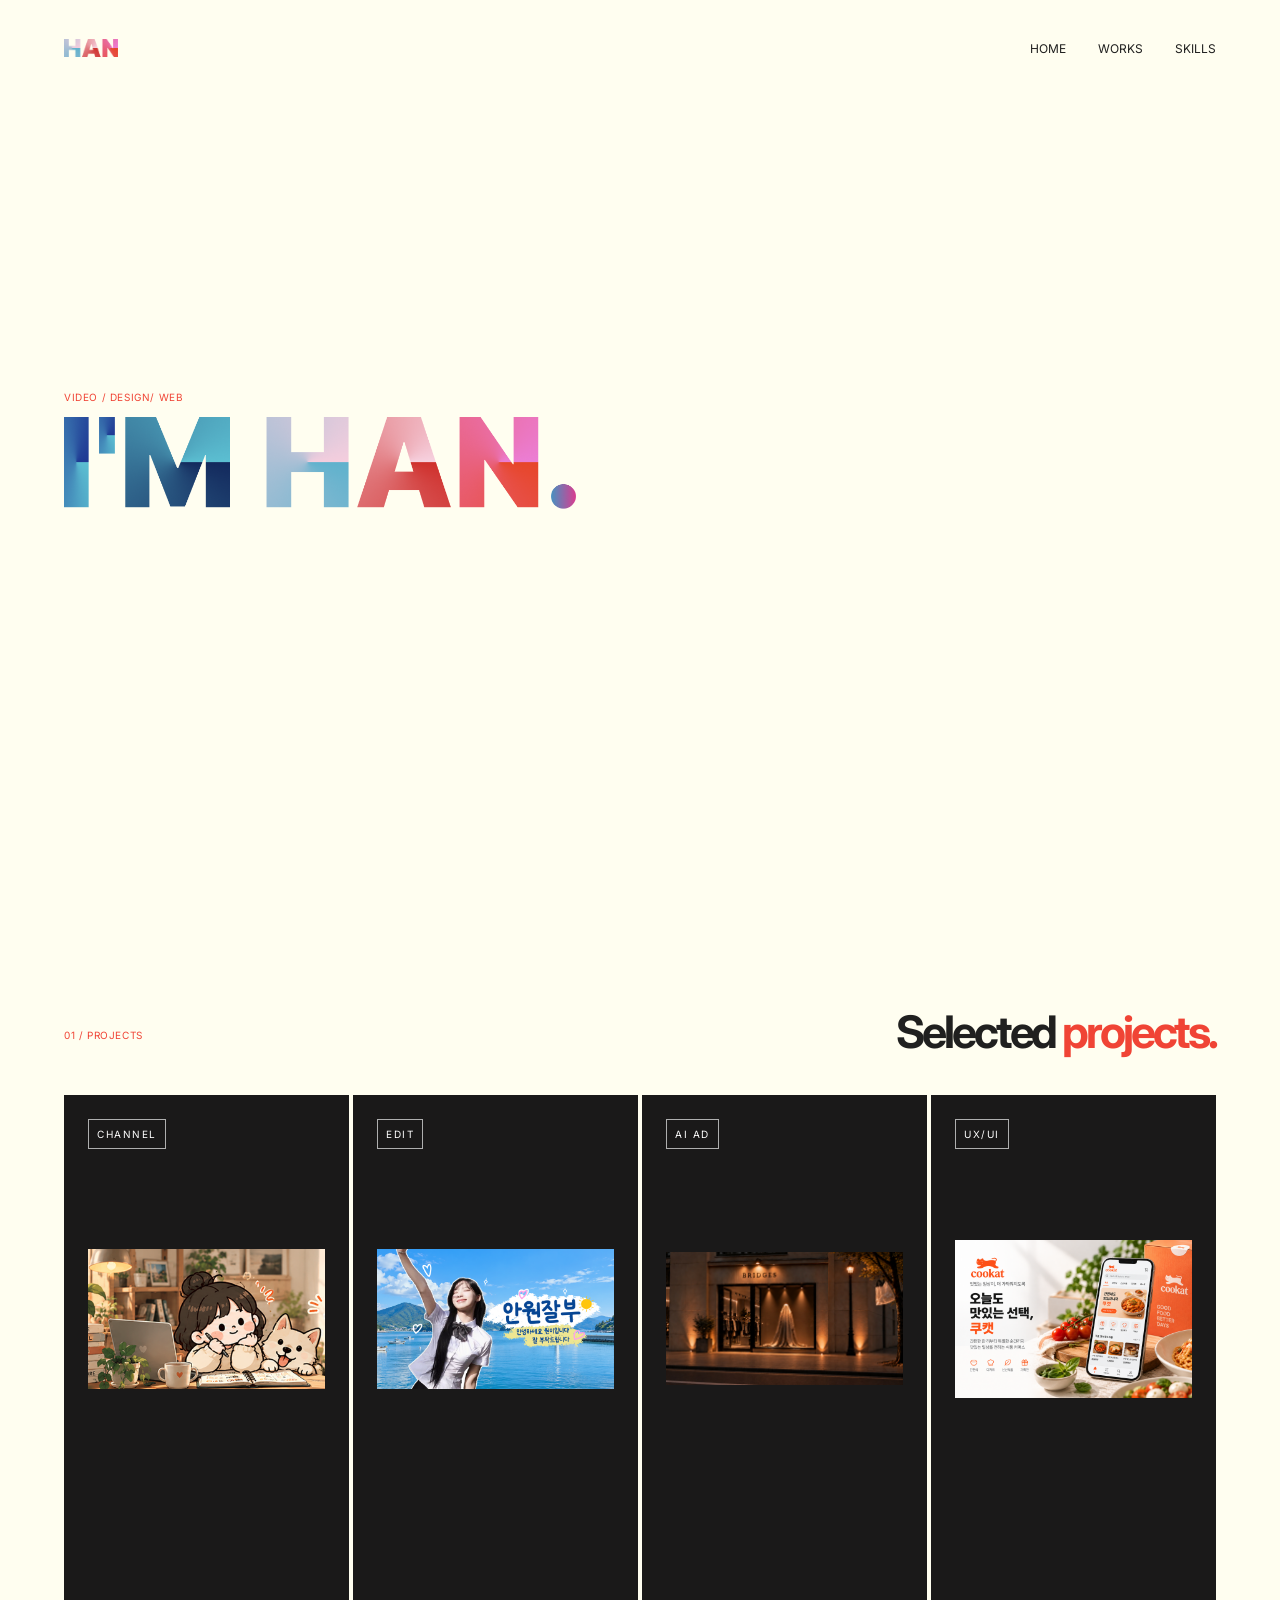
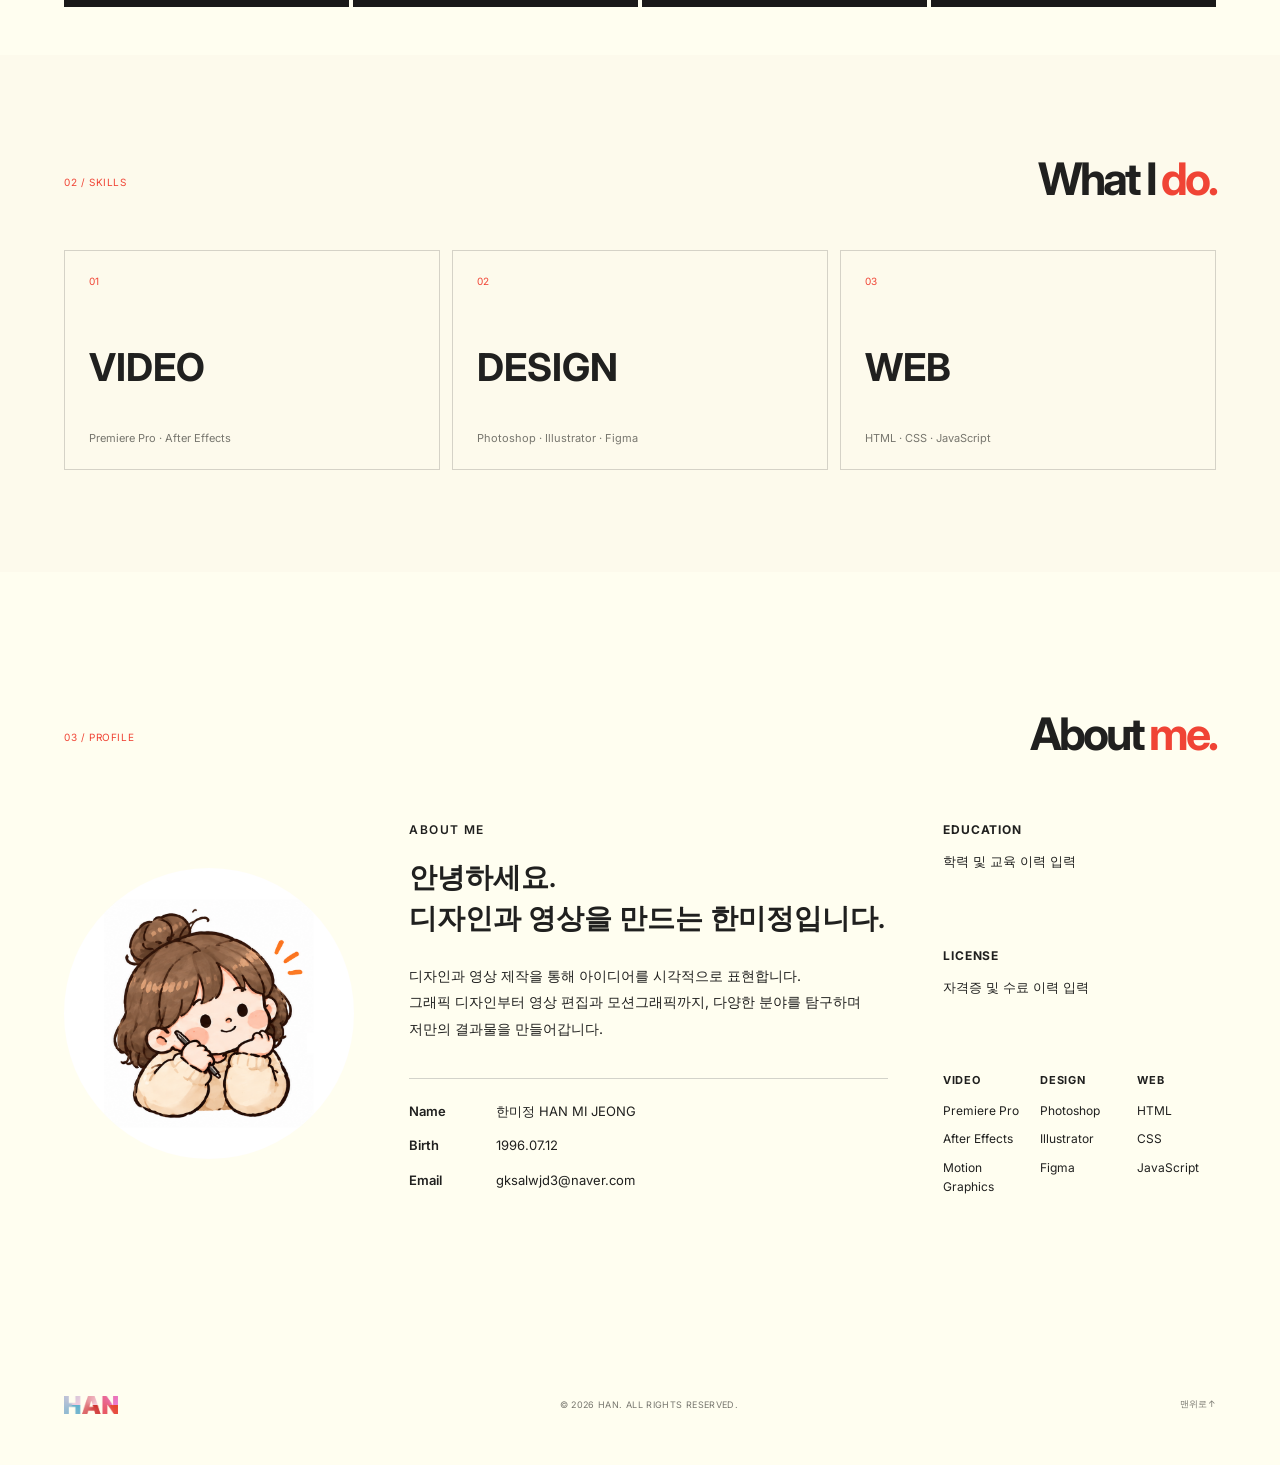
==== index.html @ 057d9f09 "Start Project" ====
<!doctype html>
<html lang="ko">
<head>
  <meta charset="utf-8">
  <meta name="viewport" content="width=device-width, initial-scale=1">
  <meta name="description" content="한씨의 디자인·영상·웹 포트폴리오">
  <title>HAN. — Portfolio</title>
  <link rel="stylesheet" href="style.css">
</head>
<body>
  <header class="site-header">
    <a class="wordmark" href="#top" aria-label="홈으로">
     <img src="images/LOGO_HD.png" alt="HAN.">
    </a>
    <button class="menu-toggle" aria-label="메뉴 열기" aria-expanded="false" aria-controls="site-nav">
      <span></span><span></span>
    </button>
    <nav class="site-nav" id="site-nav" aria-label="주 메뉴">
      <a href="#top">Home</a>
      <a href="#project-gallery">Works</a>
      <a href="#skills">Skills</a>
    </nav>
  </header>

  <main>
    <section class="hero section" id="top" aria-labelledby="hero-title">
      <div class="hero-copy">
        <p class="eyebrow">VIDEO / DESIGN/ WEB</p>
        <h1 class="hero-logo" id="hero-title">
          <img src="images/LOGO_HERO.png" alt="I'M HAN.">
        </h1>
      </div>
    </section>
    <section id="project-gallery" class="feature-gallery section" aria-labelledby="feature-title">
      <div class="section-heading">
        <p class="eyebrow">01 / PROJECTS</p>
        <h2 id="feature-title">Selected <span>projects.</span></h2>
      </div>
      <div class="expanding-gallery">
        <a class="gallery-panel is-active" href="project.html?project=0" data-project="0">
          <div class="panel-art art-four">
            <img src="images/project01/thumbnail_card.png" alt="유튜브 채널 기획 프로젝트">
            <span class="art-label">CHANNEL</span>
          </div>
          <div class="panel-copy"><p>01 / PROJECTS</p><h3>유튜브 채널 기획</h3><span class="view-more">VIEW MORE ↗</span></div>
        </a>
        <a class="gallery-panel" href="#project-02" data-project="1">
          <div class="panel-art art-three">
            <img src="images/project02/thumbnail_card.png" alt="영상 콘텐츠 제작 프로젝트">
            <span class="art-label">EDIT</span>
          </div>
          <div class="panel-copy"><p>02 / PROJECTS</p><h3>영상 콘텐츠 편집</h3><span class="view-more">VIEW MORE ↗</span></div>
        </a>
        <a class="gallery-panel" href="#project-03" data-project="2">
          <div class="panel-art art-one">
            <img src="images/project03/project03_thumbnail.jpg" alt="환경부 분리배출 광고 프로젝트">
            <span class="art-label">AI AD</span>
          </div>
          <div class="panel-copy"><p>03 / PROJECTS</p><h3>AI 광고 모작</h3><span class="view-more">VIEW MORE ↗</span></div>
        </a>
        <a class="gallery-panel" href="#project-04" data-project="3">
          <div class="panel-art art-two">
            <img src="images/project04/project02_thumbnail.png" alt="쿠캣 커머스 UX/UI 프로젝트">
            <span class="art-label">UX/UI</span>
          </div>
          <div class="panel-copy"><p>04 / PROJECTS</p><h3>푸드 커머스 UX</h3><span class="view-more">VIEW MORE ↗</span></div>
        </a>
      </div>
    </section>

            <!-- SKILLS 스킬 -->
    <section class="skills section" id="skills" aria-labelledby="skills-title">
      <div class="section-heading"><p class="eyebrow">02 / SKILLS</p><h2 id="skills-title">What I <span>do.</span></h2></div>
      <div class="skill-grid">
        <article class="skill-card"><span>01</span><h3>VIDEO</h3><p>Premiere Pro · After Effects</p></article>
        <article class="skill-card"><span>02</span><h3>DESIGN</h3><p>Photoshop · Illustrator · Figma</p></article>
        <article class="skill-card"><span>03</span><h3>WEB</h3><p>HTML · CSS · JavaScript</p></article>
      </div>
    </section>

        <!-- Profile_프로필 -->
    <section class="profile section" id="profile" aria-labelledby="profile-title">
      <div class="section-heading">
        <p class="eyebrow">03 / PROFILE</p>
        <h2 id="profile-title">About <span>me.</span></h2>
      </div>
      <div class="profile-grid">
        <div class="profile-photo">
          <img src="images/profile.png" alt="프로필 사진">
        </div>
        <div class="profile-intro">
          <p class="profile-label">ABOUT ME</p>
          <h3>안녕하세요.<br>디자인과 영상을 만드는 한미정입니다.</h3>
          <p class="profile-description">
            디자인과 영상 제작을 통해 아이디어를 시각적으로 표현합니다.<br>
            그래픽 디자인부터 영상 편집과 모션그래픽까지, 다양한 분야를 탐구하며 저만의 결과물을 만들어갑니다.
          </p>
          <div class="profile-contact">
            <p><strong>Name</strong><span>한미정 HAN MI JEONG</span></p>
            <p><strong>Birth</strong><span>1996.07.12</span></p>
            <p><strong>Email</strong><span>gksalwjd3@naver.com</span></p>
          </div>
        </div>
        <div class="profile-details">
          <!-- Education -->
          <div class="profile-detail-group">
            <h3>EDUCATION</h3>
            <p>학력 및 교육 이력 입력</p>
          </div>
          <!-- License -->
          <div class="profile-detail-group">
            <h3>LICENSE</h3>
            <p>자격증 및 수료 이력 입력</p>
          </div>
                    <!-- Skills -->
          <div class="profile-skills-row">
            <div class="profile-detail-group">
              <h3>VIDEO</h3>
              <p>Premiere Pro</p>
              <p>After Effects</p>
              <p>Motion Graphics</p>
            </div>
            <div class="profile-detail-group">
              <h3>DESIGN</h3>
              <p>Photoshop</p>
              <p>Illustrator</p>
              <p>Figma</p>
            </div>
            <div class="profile-detail-group">
              <h3>WEB</h3>
              <p>HTML</p>
              <p>CSS</p>
              <p>JavaScript</p>
            </div>
          </div>
        </div>
      </div>
    </section>
  </main>

  <footer class="site-footer">
    <a class="wordmark" href="#top" aria-label="홈으로">
     <img src="images/LOGO_HD.png" alt="HAN.">
    </a>
    <p>© 2026 HAN. ALL RIGHTS RESERVED.</p>
    <a href="#top" class="back-top">맨위로↑</a>
  </footer>
  <script src="script.js"></script>
</body>
</html>
---- style.css ----
@import url('https://fonts.googleapis.com/css2?family=Inter:wght@400;500;600;700;800&display=swap');

:root {
  --paper: #fffef0;
  --ink: #20201f;
  --accent: #f04435;
  --muted: #77766e;
  --line: rgba(32, 32, 31, .18);
  --yellow: #fff9a8;
  --gutter: clamp(24px, 5vw, 96px);
}
* {
  box-sizing: border-box;
}
html {
  scroll-behavior: smooth;
  scroll-padding-top: 88px;
}
body {
  margin: 0;
  background: var(--paper);
  color: var(--ink);
  font-family: Inter, Arial, sans-serif;
}
a {
  color: inherit;
  text-decoration: none;
}
button {
  font: inherit;
}

/* 1. 헤더 영역 */
.site-header {
  height: 96px;
  padding: 0 var(--gutter);
  display: flex;
  align-items: center;
  justify-content: space-between;
  position: fixed;
  top: 0;
  left: 0;
  width: 100%;
  box-sizing: border-box;
  z-index: 10;
  background: transparent;
  transition: background-color 0.3s ease;
}
/* 스크롤했을 때 헤더 배경 */
.site-header.scrolled {
  background: #ffffe2;
}
.wordmark {
  font-weight: 800;
  letter-spacing: -.08em;
  font-size: 24px;
}
.wordmark span, h1 span, h2 span {
  color: var(--accent);
}
.site-nav {
  display: flex;
  gap: 32px;
  font-size: 12px;
  text-transform: uppercase;
}
.site-nav a, .back-link {
  transition: color .2s;
}
.site-nav a:hover, .back-link:hover {
  color: var(--accent);
}
.menu-toggle {
  display: none;
}

/* 2. 히어로 영역 */
.section {
  padding: clamp(64px, 8vw, 144px) var(--gutter);
}
.eyebrow {
  font-size: 10px;
  letter-spacing: .06em;
  text-transform: uppercase;
  color: var(--accent);
  margin: 0 0 14px;
}
.hero {
  min-height: 900px;
  display: grid;
  grid-template-columns: 1fr 1.1fr;
  align-items: center;
  gap: 6vw;
  padding-top: 80px;
  padding-bottom: 80px;
}
.hero h1 {
  font-size: clamp(64px, 9vw, 160px);
  letter-spacing: -.09em;
  line-height: .9;
  margin: 0;
}
/* 메인 영역 텍스트 배치 */
.hero-copy {
  display: flex;
  flex-direction: column;
  align-items: flex-start;
}
.hero-subtitle {
  font-size: 14px;
  margin: 24px 0 40px;
  color: var(--muted);
}
.text-link, .view-link {
  font-size: 10px;
  letter-spacing: .04em;
  border-bottom: 1px solid var(--ink);
  padding-bottom: 8px;
  display: inline-flex;
  gap: 18px;
}

.hero-visual {
  align-self: center;
}
.hero-image {
  aspect-ratio: 1.35/1;
  min-height: 300px;
}
.image-note {
  font-size: 9px;
  color: var(--muted);
  text-align: right;
}
.placeholder-image {
  background: var(--yellow);
  color: var(--accent);
  display: flex;
  align-items: center;
  justify-content: center;
  position: relative;
  overflow: hidden;
  font-size: 10px;
  letter-spacing: .06em;
}

/* 3. 프로젝트 갤러리 */
.section-heading {
  display: flex;
  justify-content: space-between;
  align-items: end;
  gap: 24px;
  margin-bottom: 40px;
}
.section-heading h2 {
  font-size: clamp(28px, 3.5vw, 52px);
  letter-spacing: -.07em;
  margin: 0;
  line-height: 1;
}
.feature-gallery {
  padding-top: 110px;
  padding-bottom: 48px;
}
.expanding-gallery {
  display: flex;
  gap: 4px;
  height: clamp(360px, 40vw, 680px);
  overflow: hidden;
}
.gallery-panel {
  position: relative;
  flex: 1;
  min-width: 0;
  overflow: hidden;
  transition: flex .55s cubic-bezier(.2, .75, .25, 1);
  background: #242321;
  color: white;
}
/* 호버하거나 키보드로 포커스했을 때만 카드 확장 */
.gallery-panel:hover, .gallery-panel:focus-visible {
  flex: 2.7;
}
.panel-art {
  position: absolute;
  inset: 0;
  display: flex;
  align-items: center;
  justify-content: flex-start;
  padding: 24px;
  transition: transform .6s;
}

/* 기본 상태: 그라데이션 없음 */
.panel-art::after {
  content: "";
  position: absolute;
  inset: 0;
  background: linear-gradient(180deg, rgba(0, 0, 0, 0.15) 0%, rgba(0, 0, 0, 0.65) 100%);
  opacity: 0;
  transition: opacity 0.5s ease;
  pointer-events: none;
}
/* 카드 영역에 호버하면 나머지 카드에 그라데이션 적용 */
.gallery-panel:hover ~ .gallery-panel .panel-art::after {
  opacity: 1;
}
/* 호버한 카드 자체는 그라데이션 제거 */
.gallery-panel:hover .panel-art::after {
  opacity: 0;
}
/* 키보드로 포커스한 경우에도 동일하게 적용 */
.gallery-panel:focus-visible ~ .gallery-panel .panel-art::after {
  opacity: 1;
}

.gallery-panel:focus-visible .panel-art::after {
  opacity: 0;
}

/* 프로젝트 카드 이미지 공통 스타일 */
.panel-art img {
  display: block;
  width: 100%;
  height: auto;
  max-width: 100%;
  max-height: 100%;
  object-fit: contain;
  position: relative;
  top: -32px;
}
.gallery-panel:hover .panel-art {
  transform: scale(1.035);
}
.art-one, .art-two, .art-three, .art-four {
  background: #1a1919;
}
.art-label {
  position: absolute;
  top: 24px;
  left: 24px;
  font-size: 10px;
  letter-spacing: .15em;
  border: 1px solid rgba(255, 255, 255, .65);
  padding: 8px;
}
.panel-copy {
  position: absolute;
  left: 24px;
  right: 24px;
  bottom: 24px;
  opacity: 0;
  transform: translateY(10px);
  transition: opacity .3s, transform .3s;
}
.gallery-panel:hover .panel-copy, .gallery-panel:focus-visible .panel-copy {
  opacity: 1;
  transform: translateY(0);
}
.panel-copy p {
  font-size: 9px;
  letter-spacing: .08em
}
.panel-copy h3 {
  font-size: clamp(18px, 2vw, 32px);
  margin: 8px 0;
}
.view-more {
  font-size: 9px;
  border-bottom: 1px solid white;
  padding-bottom: 5px;
}

/* 4. 워크 영역 */
.section-footnote {
  font-size: 9px;
  color: var(--muted);
  text-align: right;
  margin: 14px 0 0;
}
.selected-works {
  padding-top: 120px
}
.heading-note {
  max-width: 260px;
  font-size: 12px;
  line-height: 1.6;
  color: var(--muted);
}
.work-list {
  display: flex;
  flex-direction: column;
  gap: clamp(64px, 9vw, 150px);
}
.work-card {
  display: grid;
  grid-template-columns: minmax(0, 1.7fr) minmax(200px, .7fr);
  gap: clamp(24px, 5vw, 96px);
  align-items: end;
}
.work-card:nth-child(even) {
  grid-template-columns: minmax(200px, .7fr) minmax(0, 1.7fr);
}
.work-card:nth-child(even) .work-image {
  order: 2;
}
.work-image {
  aspect-ratio: 1.55/1;
  min-height: 240px;
  transition: filter .3s, transform .3s;
}
.work-image img {
  display: block;
  width: 100%;
  height: 100%;
  object-fit: cover;
  border-radius: inherit;
}
.work-image:hover {
  filter: saturate(.8);
  transform: scale(.99);
}
.work-image b {
  position: absolute;
  top: 16px;
  left: 16px;
  font-size: 12px;
  font-weight: 500;
}
.work-meta {
  padding-bottom: 8px;
}
.work-meta h3 {
  font-size: clamp(24px, 3vw, 42px);
  letter-spacing: -.06em;
  margin: 8px 0;
}
.work-meta>p:not(.eyebrow) {
  font-size: 12px;
  color: var(--muted);
  line-height: 1.6;
  margin-bottom: 28px;
}
.view-link {
  border: 0;
  padding: 0;
}
.view-link span {
  color: var(--accent);
}


/* 5. 스킬 영역 */
.skills {
  background: #fdfaec;
  /* background: #fffef0; */
}
.skills .section-heading {
  margin-bottom: 48px;
}
.skill-grid {
  display: grid;
  grid-template-columns: repeat(3, 1fr);
  gap: 12px;
}
.skill-card {
  min-height: 220px;
  border: 1px solid var(--line);
  padding: 24px;
  display: flex;
  flex-direction: column;
  align-items: flex-start;
  justify-content: space-between;
}
.skill-card>span {
  font-size: 10px;
  color: var(--accent);
}
.skill-card h3 {
  font-size: clamp(24px, 3vw, 42px);
  margin: 24px 0 8px;
}
.skill-card p {
  font-size: 11px;
  color: var(--muted);
  margin: 0;
}

/* 6. 푸터 영역 */
.site-footer {
  min-height: 120px;
  padding: 24px var(--gutter);
  display: flex;
  align-items: center;
  justify-content: space-between;
  gap: 20px;
}
.site-footer p, .back-top {
  font-size: 9px;
  color: var(--muted);
  letter-spacing: .04em;
}

/* PC 디테일 프로젝트 페이지 */
/* 1. 히어로 영역 */
.project-page .site-header {
  height: 80px;
}
/* 홈 링크 아이콘 */
.back-link {
  display: inline-flex;
  align-items: center;
  justify-content: center;
  gap: 6px;
  text-decoration: none;
  line-height: 1;
  font-size: 14px;
}
.back-link i {
  font-size: 14px;
  line-height: 1;
}
.back-link span {
display: inline-block;
line-height: 1;
}

.project-hero {
  padding-top: 90px;
}
.project-hero h1 {
  font-size: clamp(44px, 8vw, 112px);
  letter-spacing: -.08em;
  margin: 0 0 24px;
}
.project-hero>p:not(.eyebrow) {
  font-size: 13px;
  color: var(--muted);
  line-height: 1.7;
  max-width: 540px;
}
/* .project-video {
  margin-top: 56px;
  aspect-ratio: 16/9;
  background: #20201f;
  color: white;
}
.play-button {
  position: absolute;
  left: 50%;
  top: 50%;
  transform: translate(-50%, -50%);
  width: 54px;
  height: 54px;
  border: 1px solid white;
  border-radius: 50%;
  background: transparent;
  color: white;
  cursor: pointer;
} */

/* 2. 오보뷰 영역 */
.project-overview {
  background: #f4f0df;
}
.project-overview h2, .project-final h2 {
  font-size: clamp(28px, 4vw, 56px);
  letter-spacing: -.06em;
  max-width: 900px;
  margin: 0 0 48px;
}
.overview-grid {
  display: grid;
  grid-template-columns: repeat(4, 1fr);
  gap: 24px;
  border-top: 1px solid var(--line);
  padding-top: 24px;
}
.overview-grid span, .overview-grid p {
  font-size: 11px;
}
.overview-grid span {
  color: var(--accent);
}

/* 3. 프로세스 영역 */
.project-process .section-heading {
  display: block;
}
.process-grid {
  display: grid;
  grid-template-columns: repeat(2, 1fr);
  gap: 24px;
}
.process-grid article {
  border: 1px solid var(--line);
  padding: 20px;
}
.process-grid article>span {
  font-size: 10px;
  color: var(--accent);
}
.process-grid h3 {
  font-size: 20px;
  margin: 12px 0 18px;
}
.process-image {
  aspect-ratio: 16/9;
  margin-bottom: 16px;
}
.process-image img {
  display: block;
  width: 100%;
  height: 100%;
  object-fit: contain;
}
.process-grid article>p {
  font-size: 12px;
  color: var(--muted);
  line-height: 1.7;
}

/* 4. 최종 비디오 영역 */
/* .project-final {
  background: #f4f0df;
}
.final-video {
  aspect-ratio: 16/9;
  background: #20201f;
  color: white;
} */

/* 5. 갤러리 영역 */
.project-gallery-detail {
  padding-bottom: 100px;
}
.detail-gallery {
  display: grid;
  grid-template-columns: repeat(3, 1fr);
  gap: 12px;
}
.detail-image {
  border: 0;
  aspect-ratio: 4/3;
  cursor: zoom-in;
}

/* 6. 네비게이션 영역 */
.project-navigation {
  display: flex;
  justify-content: space-between;
  border-top: 1px solid var(--line);
  font-size: 10px;
}
.lightbox {
  position: fixed;
  inset: 0;
  background: rgba(20, 20, 20, .96);
  z-index: 50;
  display: none;
  align-items: center;
  justify-content: center;
  padding: 64px 8vw;
}
.lightbox.is-open {
  display: flex;
}
.lightbox-content {
  width: min(100%, 1000px);
  aspect-ratio: 4/3;
  background: #e8e4d8;
  color: #20201f;
}
.lightbox-close, .lightbox-prev, .lightbox-next {
  position: absolute;
  background: transparent;
  border: 0;
  color: white;
  cursor: pointer;
  font-size: 32px;
}
.lightbox-close {
  top: 20px;
  right: 28px;
}
.lightbox-prev {
  left: 24px;
}
.lightbox-next {
  right: 24px;
}
.lightbox-count {
  position: absolute;
  bottom: 18px;
  color: white;
  font-size: 10px;
}
.project-page .section {
  padding-left: var(--gutter);
  padding-right: var(--gutter);
}

/* 모바일 디테일 프로젝트 페이지 */
@media(max-width:700px) {
  :root {
    --gutter: 24px;
  }
  .site-header {
    height: 72px;
  }
  .wordmark {
    font-size: 22px;
  }
  .menu-toggle {
    display: flex;
    width: 40px;
    height: 40px;
    border: 1px solid var(--line);
    background: transparent;
    flex-direction: column;
    justify-content: center;
    align-items: center;
    gap: 5px;
    cursor: pointer;
  }
  .menu-toggle span {
    height: 1px;
    width: 16px;
    background: var(--ink);
  }
  .site-nav {
    display: none;
    position: absolute;
    top: 72px;
    left: 0;
    right: 0;
    background: var(--paper);
    padding: 28px 24px 36px;
    flex-direction: column;
    gap: 24px;
    border-bottom: 1px solid var(--line);
  }
  .site-nav.is-open {
    display: flex;
  }

  /* 1. 모바일 히어로 영역 */
  .section {
    padding: 72px var(--gutter);
  }
  .hero {
    min-height: auto;
    display: flex;
    flex-direction: column;
    align-items: stretch;
    gap: 48px;
    padding-top: 76px;
    padding-bottom: 72px;
  }
  .hero h1 {
    font-size: clamp(60px, 17vw, 88px);
  }
  .hero-subtitle {
    margin: 18px 0 28px;
  }
  .hero-image {
    min-height: 210px;
    aspect-ratio: 1.2/1;
  }

  /*  */
  .feature-gallery {
    padding-top: 72px;
    padding-bottom: 32px;
  }
  .section-heading {
    display: block;
    margin-bottom: 28px;
  }
  .section-heading h2 {
    font-size: 40px;
  }
  .expanding-gallery {
    height: 420px;
    flex-direction: column;
    gap: 4px;
  }
  .gallery-panel {
    flex: 1;
    min-height: 0;
  }
  .gallery-panel:hover, .gallery-panel:focus-visible, .gallery-panel.is-active {
    flex: 2;
  }
  .panel-copy {
    left: 16px;
    right: 16px;
    bottom: 14px;
  }
  .panel-copy h3 {
    font-size: 18px;
  }
  .panel-art {
    padding: 14px;
  }
  .section-footnote {
    text-align: left;
  }


  .selected-works {
    padding-top: 80px;
  }
  .heading-note {
    margin-top: 18px;
  }
  .work-list {
    gap: 56px;
  }
  .work-card, .work-card:nth-child(even) {
    display: flex;
    flex-direction: column;
    align-items: stretch;
    gap: 18px;
  }
  .work-card:nth-child(even) .work-image {
    order: 0;
  }
  .work-image {
    min-height: 0;
    aspect-ratio: 1.33/1;
  }
  .work-meta h3 {
    font-size: 28px;
  }
  .work-meta>p:not(.eyebrow) {
    margin-bottom: 20px;
  }


  .skills {
    padding-top: 72px;
    padding-bottom: 72px;
  }
  .skill-grid {
    grid-template-columns: 1fr;
    gap: 8px;
  }
  .skill-card {
    min-height: 150px;
    padding: 18px;
  }
  .skill-card h3 {
    font-size: 28px;
    margin: 16px 0 8px;
  }

/* 푸터 영역 */
  .site-footer {
    min-height: 120px;
    display: grid;
    grid-template-columns: 1fr auto;
    gap: 14px;
  }
  .site-footer p {
    grid-column: 1/-1;
    grid-row: 2;
    margin: 0;
  }
  .back-top {
    grid-column: 2;
    grid-row: 1;
  }
  .project-page .site-header {
    height: 72px;
  }
  .project-hero {
    padding-top: 56px;
  }
  .project-hero h1 {
    font-size: 42px;
  }
  .project-hero>p:not(.eyebrow) {
    font-size: 12px;
  }
  .project-video {
    margin-top: 32px;
  }
  .project-overview h2, .project-final h2 {
    font-size: 28px;
    margin-bottom: 28px;
  }

  .overview-grid {
    grid-template-columns: repeat(2, 1fr);
    gap: 22px 12px;
  }
  .process-grid {
    grid-template-columns: 1fr;
    gap: 14px;
  }

  .process-grid article {
    padding: 16px;
  }
  .process-grid h3 {
    font-size: 18px;
  }
  .detail-gallery {
    grid-template-columns: repeat(2, 1fr);
    gap: 8px;
  }
  .project-navigation {
    gap: 12px;
    flex-wrap: wrap;
    font-size: 9px;
  }
  .lightbox {
    padding: 60px 24px;
  }
  .lightbox-prev {
    left: 6px;
  }
  .lightbox-next {
    right: 6px;
  }
  .lightbox-content {
    width: 100%;
  }
}

@media(prefers-reduced-motion:reduce) {
  html {
    scroll-behavior: auto;
  }
  *, *::before, *::after {
    transition-duration: .01ms !important;
    animation-duration: .01ms !important;
    animation-iteration-count: 1 !important;
  }
}


/* Header logo image */
.wordmark img {
  display: block;
  width: 54px;
  height: auto;
  object-fit: contain;
}
/* Hero logo image */
.hero-logo {
  width: 100%;
  max-width: 750px;
  margin: 0;
  line-height: 0;
}
.hero-logo img {
  display: block;
  width: 100%;
  height: auto;
  object-fit: contain;
}
/* Mobile logo sizes */
@media (max-width: 700px) {
  .wordmark img {
    width: 50px;
  }
  .hero-logo {
    max-width: 100%;
  }
}

/* Project detail cover image */
.project-cover {
  width: 100%;
  margin-top: 32px;
  overflow: hidden;
  aspect-ratio: 16 / 9;
  background: #f2f2e8;
}
.project-cover img {
  display: block;
  width: 100%;
  height: 100%;
  object-fit: contain;
}

/* Project detail video */
/* FINAL VIDEO section */
.project-final {
  padding-top: 48px;
  padding-bottom: 48px;
}
.project-final .eyebrow {
  margin-bottom: 12px;
}
.project-final h2 {
  margin-top: 0;
  margin-bottom: 28px;
}
/* Video layout */
.final-video-project {
  width: 100%;
}
.project-video-group {
  display: grid;
  width: 100%;
  gap: 24px;
  align-items: start;
}
.project-video-group--dual {
  grid-template-columns: repeat(2, minmax(0, 1fr));
}
.project-video-group--single {
  grid-template-columns: minmax(0, 1fr);
}
.project-video {
  width: 100%;
  aspect-ratio: 16 / 9;
  overflow: hidden;
  background: #000;
}
.project-video video {
  display: block;
  width: 100%;
  height: 100%;
  object-fit: contain;
}

/* Mobile */
@media (max-width: 768px) {
  .project-video-group {
    grid-template-columns: minmax(0, 1fr);
    gap: 16px;
  }
}

/* Project final UI screens */
/* .project-final-ui {
  display: grid;
  grid-template-columns: repeat(4, minmax(0, 1fr));
  gap: 20px;
  margin-top: 32px;
  align-items: start;
}
.project-ui-item {
  min-width: 0;
  text-align: center;
}
.project-ui-item img {
  display: block;
  width: 100%;
  max-width: 280px;
  max-height: 420px;
  height: auto;
  margin: 0 auto;
  object-fit: contain;
  background: #f5f5f0;
}
.project-ui-item p {
  margin-top: 12px;
  font-size: 12px;
  letter-spacing: 0.08em;
}
@media (max-width: 600px) {
  .project-final-ui {
    grid-template-columns: repeat(4, minmax(0, 1fr));
    gap: 8px;
  }
} */

/* PROFILE */
.profile {
  padding-top: 140px;
  padding-bottom: 140px;
}
.profile-grid {
  display: grid;
  grid-template-columns: 0.85fr 1.4fr 0.8fr;
  gap: 55px;
  align-items: center;
  margin-top: 65px;
}

/* Profile Photo */
.profile-photo {
  width: 100%;
  max-width: 320px;
  aspect-ratio: 1 / 1;
  overflow: hidden;
  border-radius: 50%;
  background: #e9e9e9;
}
.profile-photo img {
  display: block;
  width: 100%;
  height: 100%;
  object-fit: cover;
  object-position: center;
}

/* Profile Introduction */
.profile-label {
  margin: 0 0 20px;
  font-size: 12px;
  font-weight: 600;
  letter-spacing: 0.12em;
}
.profile-intro h3 {
  margin: 0 0 24px;
  font-size: clamp(22px, 2.2vw, 32px);
  line-height: 1.45;
  font-weight: 600;
  word-break: keep-all;
}
.profile-description {
  margin: 0;
  font-size: 14px;
  line-height: 1.9;
  word-break: keep-all;
  overflow-wrap: anywhere;
}

/* Profile Contact */
.profile-contact {
  margin-top: 35px;
  padding-top: 22px;
  border-top: 1px solid rgba(128, 128, 128, 0.35);
}
.profile-contact p {
  display: grid;
  grid-template-columns: 75px minmax(0, 1fr);
  gap: 12px;
  margin: 0 0 14px;
  font-size: 13px;
  line-height: 1.6;
}
.profile-contact strong {
  font-weight: 600;
}
.profile-contact span {
  overflow-wrap: anywhere;
}

/* Profile Details */
.profile-details {
  display: grid;
  grid-template-columns: minmax(0, 1fr);
  grid-template-rows: auto auto auto;
  align-content: space-between;
  gap: 30px;
  min-width: 0;
  height: 100%;
}
.profile-detail-group {
  min-width: 0;
}
.profile-detail-group h3 {
  margin: 0 0 14px;
  font-size: 12px;
  font-weight: 700;
  letter-spacing: 0.08em;
}
.profile-detail-group p {
  margin: 0 0 9px;
  font-size: 13px;
  line-height: 1.6;
  overflow-wrap: anywhere;
}

/* Design · Video · Web */
.profile-skills-row {
  display: grid;
  grid-template-columns: repeat(3, minmax(0, 1fr));
  gap: 18px;
  align-self: end;
  width: 100%;
  min-width: 0;
}
.profile-skills-row .profile-detail-group {
  min-width: 0;
}
.profile-skills-row .profile-detail-group h3 {
  white-space: nowrap;
  font-size: 11px;
}
.profile-skills-row .profile-detail-group p {
  font-size: 12px;
  overflow-wrap: anywhere;
}
.profile-detail-group h3 {
  margin: 0 0 14px;
  font-size: 12px;
  font-weight: 700;
  letter-spacing: 0.08em;
}
.profile-detail-group p {
  margin: 0 0 9px;
  font-size: 13px;
  line-height: 1.6;
}

/* Mobile */
@media (max-width: 768px) {
  .profile {
    padding-top: 90px;
    padding-bottom: 90px;
  }
  .profile-grid {
    grid-template-columns: 1fr;
    gap: 38px;
    margin-top: 40px;
  }
  .profile-photo {
    width: min(65%, 280px);
    margin: 0 auto;
  }
  .profile-intro h3 {
    font-size: 25px;
  }
  .profile-description {
    font-size: 13px;
  }
  .profile-contact {
    margin-top: 25px;
  }
  .profile-details {
    display: grid;
    grid-template-columns: 1fr;
    height: auto;
    gap: 30px;
  }
  .profile-skills-row {
    gap: 12px;
  }
}

@media (max-width: 400px) {
  .profile-details {
    grid-template-columns: 1fr;
  }
}
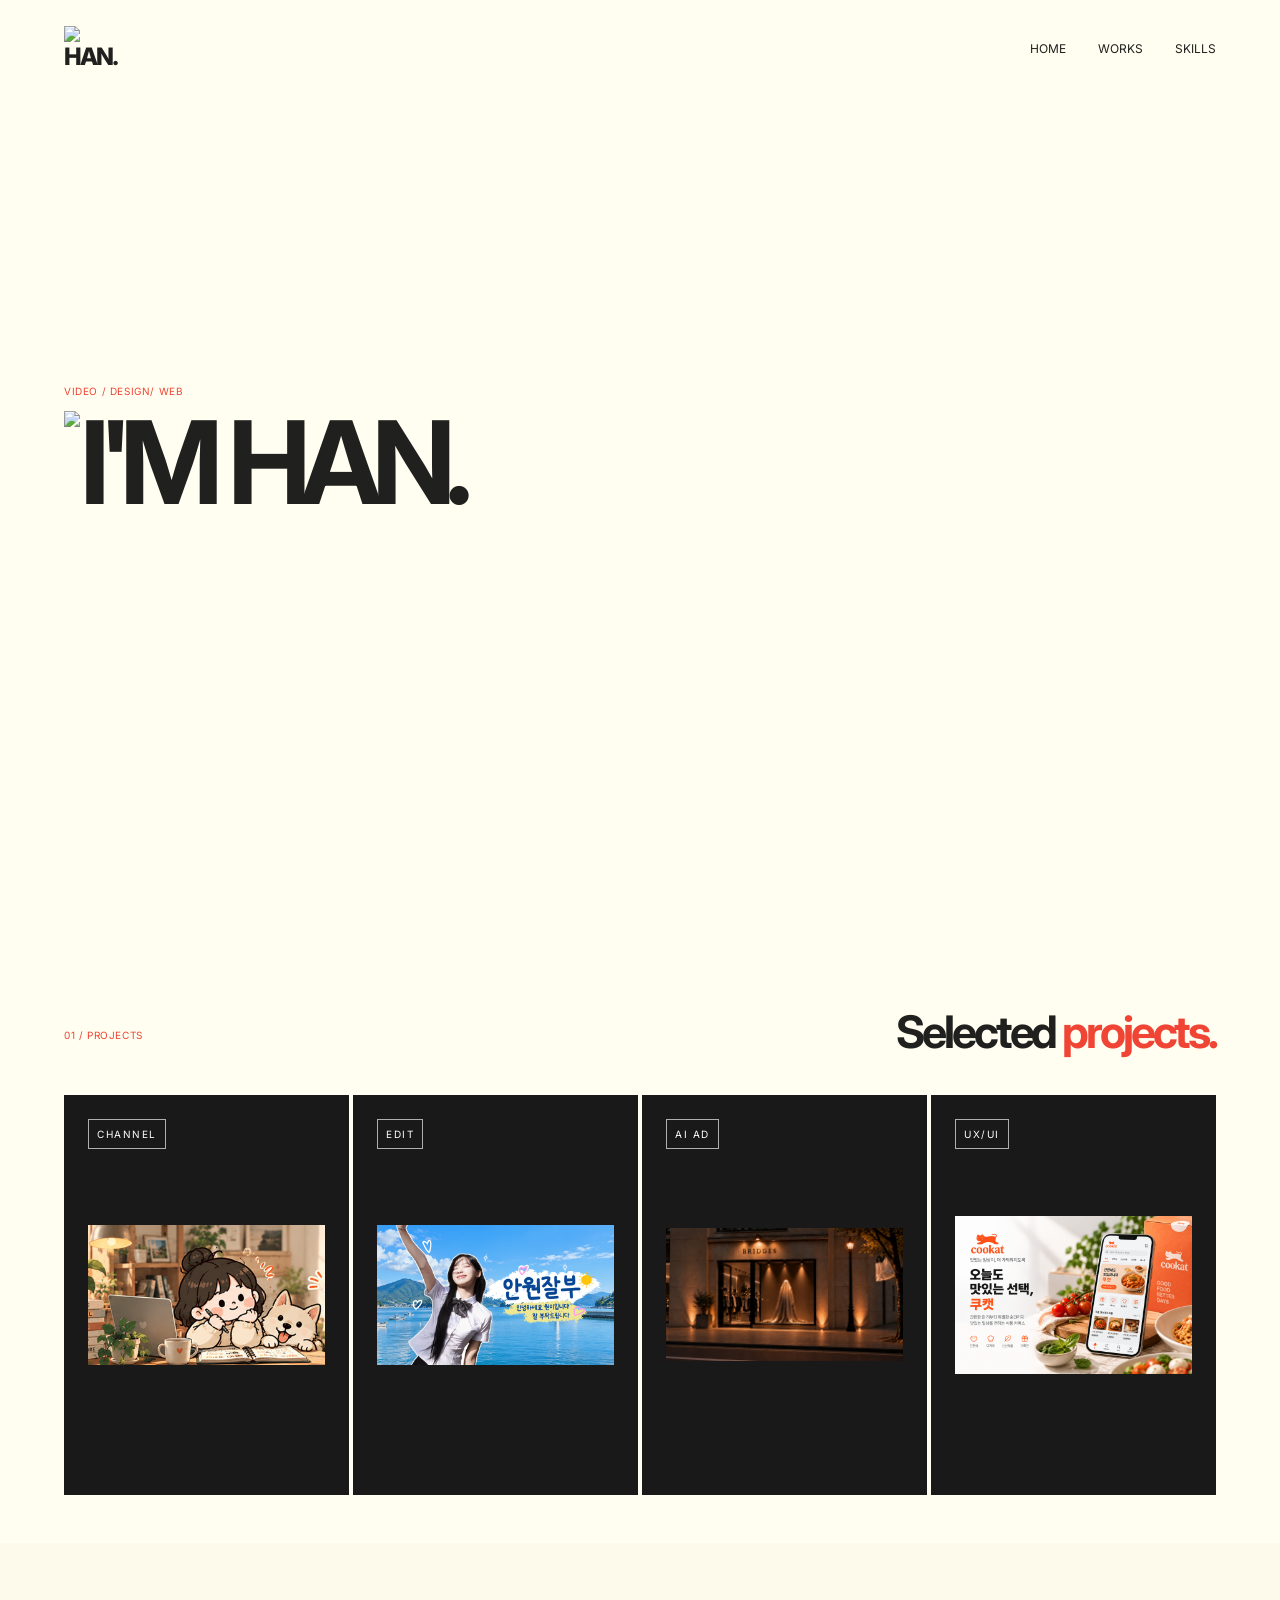
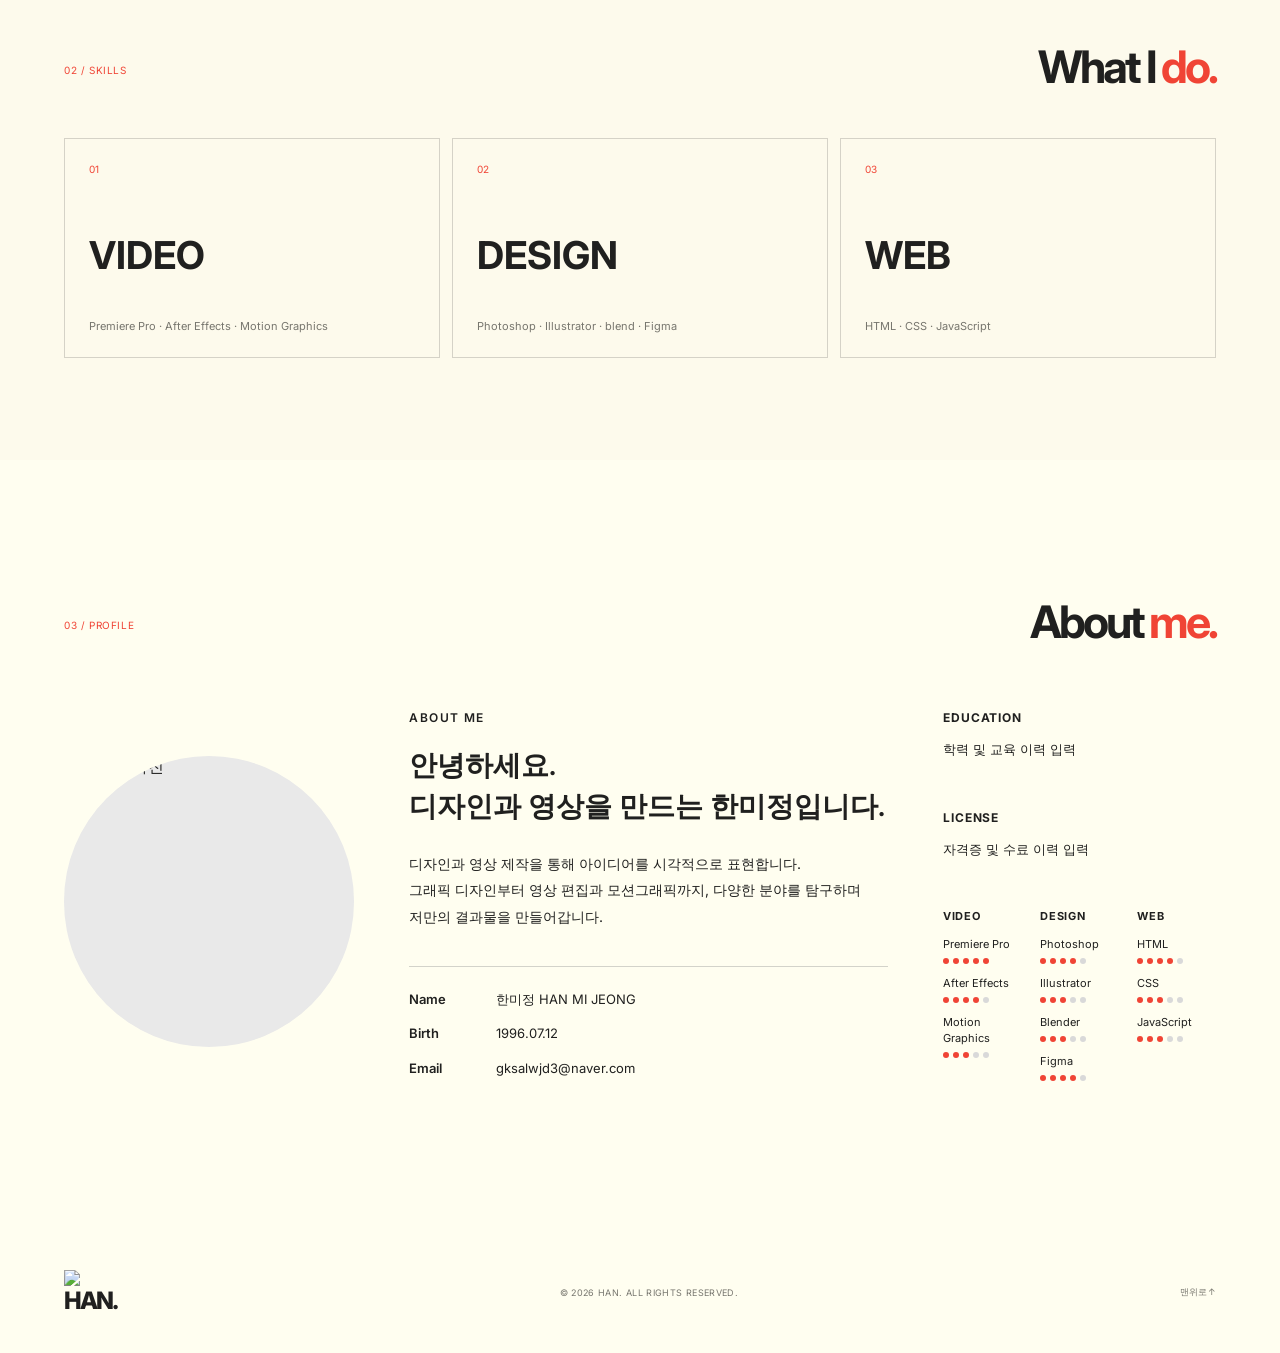
==== commit 7a7101f3: "Add files via upload" ====
--- a/index.html
+++ b/index.html
@@ -10,7 +10,7 @@
 <body>
   <header class="site-header">
     <a class="wordmark" href="#top" aria-label="홈으로">
-     <img src="images/LOGO_HD.png" alt="HAN.">
+     <img src="/LOGO_HD.png" alt="HAN.">
     </a>
     <button class="menu-toggle" aria-label="메뉴 열기" aria-expanded="false" aria-controls="site-nav">
       <span></span><span></span>
@@ -27,7 +27,7 @@
       <div class="hero-copy">
         <p class="eyebrow">VIDEO / DESIGN/ WEB</p>
         <h1 class="hero-logo" id="hero-title">
-          <img src="images/LOGO_HERO.png" alt="I'M HAN.">
+          <img src="/LOGO_HERO.png" alt="I'M HAN.">
         </h1>
       </div>
     </section>
@@ -39,31 +39,31 @@
       <div class="expanding-gallery">
         <a class="gallery-panel is-active" href="project.html?project=0" data-project="0">
           <div class="panel-art art-four">
-            <img src="images/project01/thumbnail_card.png" alt="유튜브 채널 기획 프로젝트">
+            <img src="images/project01/thumbnail_card.png" alt="유튜브 채널 기획">
             <span class="art-label">CHANNEL</span>
           </div>
           <div class="panel-copy"><p>01 / PROJECTS</p><h3>유튜브 채널 기획</h3><span class="view-more">VIEW MORE ↗</span></div>
         </a>
-        <a class="gallery-panel" href="#project-02" data-project="1">
+        <a class="gallery-panel" href="project.html?project=1" data-project="1">
           <div class="panel-art art-three">
-            <img src="images/project02/thumbnail_card.png" alt="영상 콘텐츠 제작 프로젝트">
+            <img src="images/project02/thumbnail_card.png" alt="영상 콘텐츠 편집">
             <span class="art-label">EDIT</span>
           </div>
           <div class="panel-copy"><p>02 / PROJECTS</p><h3>영상 콘텐츠 편집</h3><span class="view-more">VIEW MORE ↗</span></div>
         </a>
-        <a class="gallery-panel" href="#project-03" data-project="2">
+        <a class="gallery-panel" href="project.html?project=2" data-project="2">
           <div class="panel-art art-one">
-            <img src="images/project03/project03_thumbnail.jpg" alt="환경부 분리배출 광고 프로젝트">
+            <img src="images/project03/project03_thumbnail.jpg" alt="AI 광고 모작">
             <span class="art-label">AI AD</span>
           </div>
           <div class="panel-copy"><p>03 / PROJECTS</p><h3>AI 광고 모작</h3><span class="view-more">VIEW MORE ↗</span></div>
         </a>
-        <a class="gallery-panel" href="#project-04" data-project="3">
+        <a class="gallery-panel" href="project.html?project=3">
           <div class="panel-art art-two">
-            <img src="images/project04/project02_thumbnail.png" alt="쿠캣 커머스 UX/UI 프로젝트">
+            <img src="images/project04/project02_thumbnail.png" alt="푸드 커머스 UX/UI">
             <span class="art-label">UX/UI</span>
           </div>
-          <div class="panel-copy"><p>04 / PROJECTS</p><h3>푸드 커머스 UX</h3><span class="view-more">VIEW MORE ↗</span></div>
+          <div class="panel-copy"><p>04 / PROJECTS</p><h3>푸드 커머스 UX/UI</h3><span class="view-more">VIEW MORE ↗</span></div>
         </a>
       </div>
     </section>
@@ -72,8 +72,8 @@
     <section class="skills section" id="skills" aria-labelledby="skills-title">
       <div class="section-heading"><p class="eyebrow">02 / SKILLS</p><h2 id="skills-title">What I <span>do.</span></h2></div>
       <div class="skill-grid">
-        <article class="skill-card"><span>01</span><h3>VIDEO</h3><p>Premiere Pro · After Effects</p></article>
-        <article class="skill-card"><span>02</span><h3>DESIGN</h3><p>Photoshop · Illustrator · Figma</p></article>
+        <article class="skill-card"><span>01</span><h3>VIDEO</h3><p>Premiere Pro · After Effects · Motion Graphics</p></article>
+        <article class="skill-card"><span>02</span><h3>DESIGN</h3><p>Photoshop · Illustrator · blend · Figma</p></article>
         <article class="skill-card"><span>03</span><h3>WEB</h3><p>HTML · CSS · JavaScript</p></article>
       </div>
     </section>
@@ -86,7 +86,7 @@
       </div>
       <div class="profile-grid">
         <div class="profile-photo">
-          <img src="images/profile.png" alt="프로필 사진">
+          <img src="/profile.png" alt="프로필 사진">
         </div>
         <div class="profile-intro">
           <p class="profile-label">ABOUT ME</p>
@@ -116,21 +116,22 @@
           <div class="profile-skills-row">
             <div class="profile-detail-group">
               <h3>VIDEO</h3>
-              <p>Premiere Pro</p>
-              <p>After Effects</p>
-              <p>Motion Graphics</p>
+              <div class="profile-tool-skill"><p class="tool-name">Premiere Pro</p><div class="skill-dots" data-level="5" aria-label="활용 능력 0단계"></div></div>
+              <div class="profile-tool-skill"><p class="tool-name">After Effects</p><div class="skill-dots" data-level="4" aria-label="활용 능력 0단계"></div></div>
+              <div class="profile-tool-skill"><p class="tool-name">Motion Graphics</p><div class="skill-dots" data-level="3" aria-label="활용 능력 0단계"></div></div>
             </div>
             <div class="profile-detail-group">
               <h3>DESIGN</h3>
-              <p>Photoshop</p>
-              <p>Illustrator</p>
-              <p>Figma</p>
+              <div class="profile-tool-skill"><p class="tool-name">Photoshop</p><div class="skill-dots" data-level="4" aria-label="활용 능력 0단계"></div></div>
+              <div class="profile-tool-skill"><p class="tool-name">Illustrator</p><div class="skill-dots" data-level="3" aria-label="활용 능력 0단계"></div></div>
+              <div class="profile-tool-skill"><p class="tool-name">Blender</p><div class="skill-dots" data-level="3" aria-label="활용 능력 0단계"></div></div>
+              <div class="profile-tool-skill"><p class="tool-name">Figma</p><div class="skill-dots" data-level="4" aria-label="활용 능력 0단계"></div></div>
             </div>
             <div class="profile-detail-group">
               <h3>WEB</h3>
-              <p>HTML</p>
-              <p>CSS</p>
-              <p>JavaScript</p>
+              <div class="profile-tool-skill"><p class="tool-name">HTML</p><div class="skill-dots" data-level="4" aria-label="활용 능력 0단계"></div></div>
+              <div class="profile-tool-skill"><p class="tool-name">CSS</p><div class="skill-dots" data-level="3" aria-label="활용 능력 0단계"></div></div>
+              <div class="profile-tool-skill"><p class="tool-name">JavaScript</p><div class="skill-dots" data-level="3" aria-label="활용 능력 0단계"></div></div>
             </div>
           </div>
         </div>
@@ -140,7 +141,7 @@
 
   <footer class="site-footer">
     <a class="wordmark" href="#top" aria-label="홈으로">
-     <img src="images/LOGO_HD.png" alt="HAN.">
+     <img src="/LOGO_HD.png" alt="HAN.">
     </a>
     <p>© 2026 HAN. ALL RIGHTS RESERVED.</p>
     <a href="#top" class="back-top">맨위로↑</a>
--- a/style.css
+++ b/style.css
@@ -165,7 +165,7 @@
 .expanding-gallery {
   display: flex;
   gap: 4px;
-  height: clamp(360px, 40vw, 680px);
+  height: 400px;
   overflow: hidden;
 }
 .gallery-panel {
@@ -186,7 +186,7 @@
   inset: 0;
   display: flex;
   align-items: center;
-  justify-content: flex-start;
+  justify-content: center;
   padding: 24px;
   transition: transform .6s;
 }
@@ -201,33 +201,22 @@
   transition: opacity 0.5s ease;
   pointer-events: none;
 }
-/* 카드 영역에 호버하면 나머지 카드에 그라데이션 적용 */
-.gallery-panel:hover ~ .gallery-panel .panel-art::after {
+/* 호버/포커스된 패널 외 모든 패널에 그라데이션 적용 */
+.expanding-gallery:has(.gallery-panel:hover) .gallery-panel:not(:hover) .panel-art::after,
+.expanding-gallery:has(.gallery-panel:focus-visible) .gallery-panel:not(:focus-visible) .panel-art::after {
   opacity: 1;
-}
-/* 호버한 카드 자체는 그라데이션 제거 */
-.gallery-panel:hover .panel-art::after {
-  opacity: 0;
-}
-/* 키보드로 포커스한 경우에도 동일하게 적용 */
-.gallery-panel:focus-visible ~ .gallery-panel .panel-art::after {
-  opacity: 1;
-}
-
-.gallery-panel:focus-visible .panel-art::after {
-  opacity: 0;
 }
 
 /* 프로젝트 카드 이미지 공통 스타일 */
 .panel-art img {
   display: block;
   width: 100%;
-  height: auto;
+  height: 100%;
   max-width: 100%;
   max-height: 100%;
   object-fit: contain;
   position: relative;
-  top: -32px;
+  top: 0;
 }
 .gallery-panel:hover .panel-art {
   transform: scale(1.035);
@@ -264,6 +253,9 @@
 .panel-copy h3 {
   font-size: clamp(18px, 2vw, 32px);
   margin: 8px 0;
+  text-shadow:
+  1px 1px 2px rgba(0, 0, 0, 0.8),
+  0 0 4px rgba(0, 0, 0, 0.5);
 }
 .view-more {
   font-size: 9px;
@@ -1142,3 +1134,24 @@
   }
 }
 
+
+/* Horizontal gallery with three visible images and navigation */
+.gallery-carousel { width: 100%; }
+.gallery-track { display: grid; grid-template-columns: repeat(3, minmax(0, 1fr)); gap: 12px; }
+.gallery-controls { display: flex; justify-content: flex-end; gap: 8px; margin-top: 16px; }
+.gallery-controls button { width: 42px; height: 42px; border: 1px solid var(--line); background: transparent; color: inherit; cursor: pointer; }
+.project-process-gallery { display: none; }
+
+.gallery-carousel .detail-image img { display:block; width:100%; height:100%; object-fit:contain; }
+@media (max-width: 700px) {
+  .gallery-track { grid-template-columns: repeat(3, minmax(0, 1fr)); gap: 6px; }
+  .gallery-controls button { width: 36px; height: 36px; }
+}
+
+/* Profile tool skill ratings */
+.profile-tool-skill { margin: 0 0 12px; }
+.profile-tool-skill .tool-name { margin: 0 0 5px; font-size: 11px; line-height: 1.45; }
+.skill-dots { display: flex; align-items: center; gap: 4px; }
+.skill-dot { width: 6px; height: 6px; flex: 0 0 6px; border-radius: 50%; background: #d9d9d9; }
+.skill-dot.is-filled { background: #f04435; }
+.profile-skills-row .profile-detail-group p.tool-name { font-size: 11px; margin: 0 0 5px; }
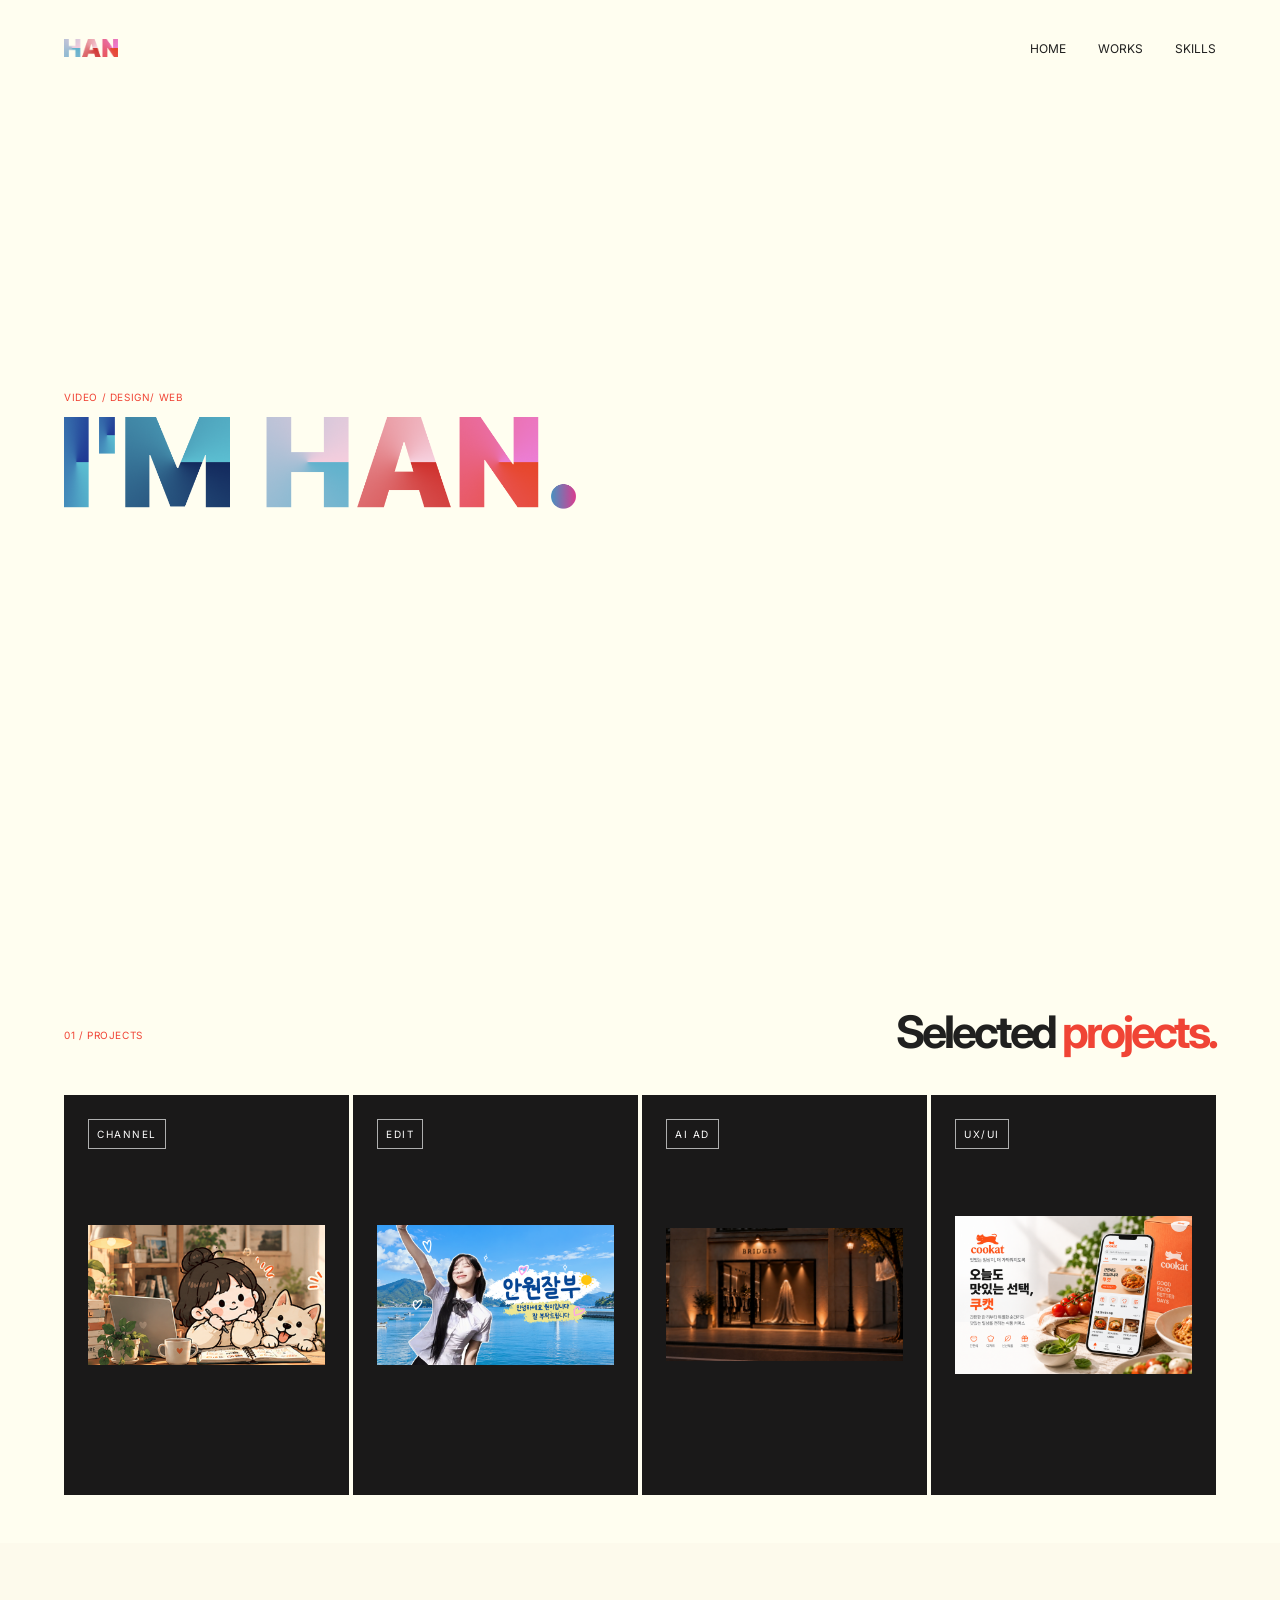
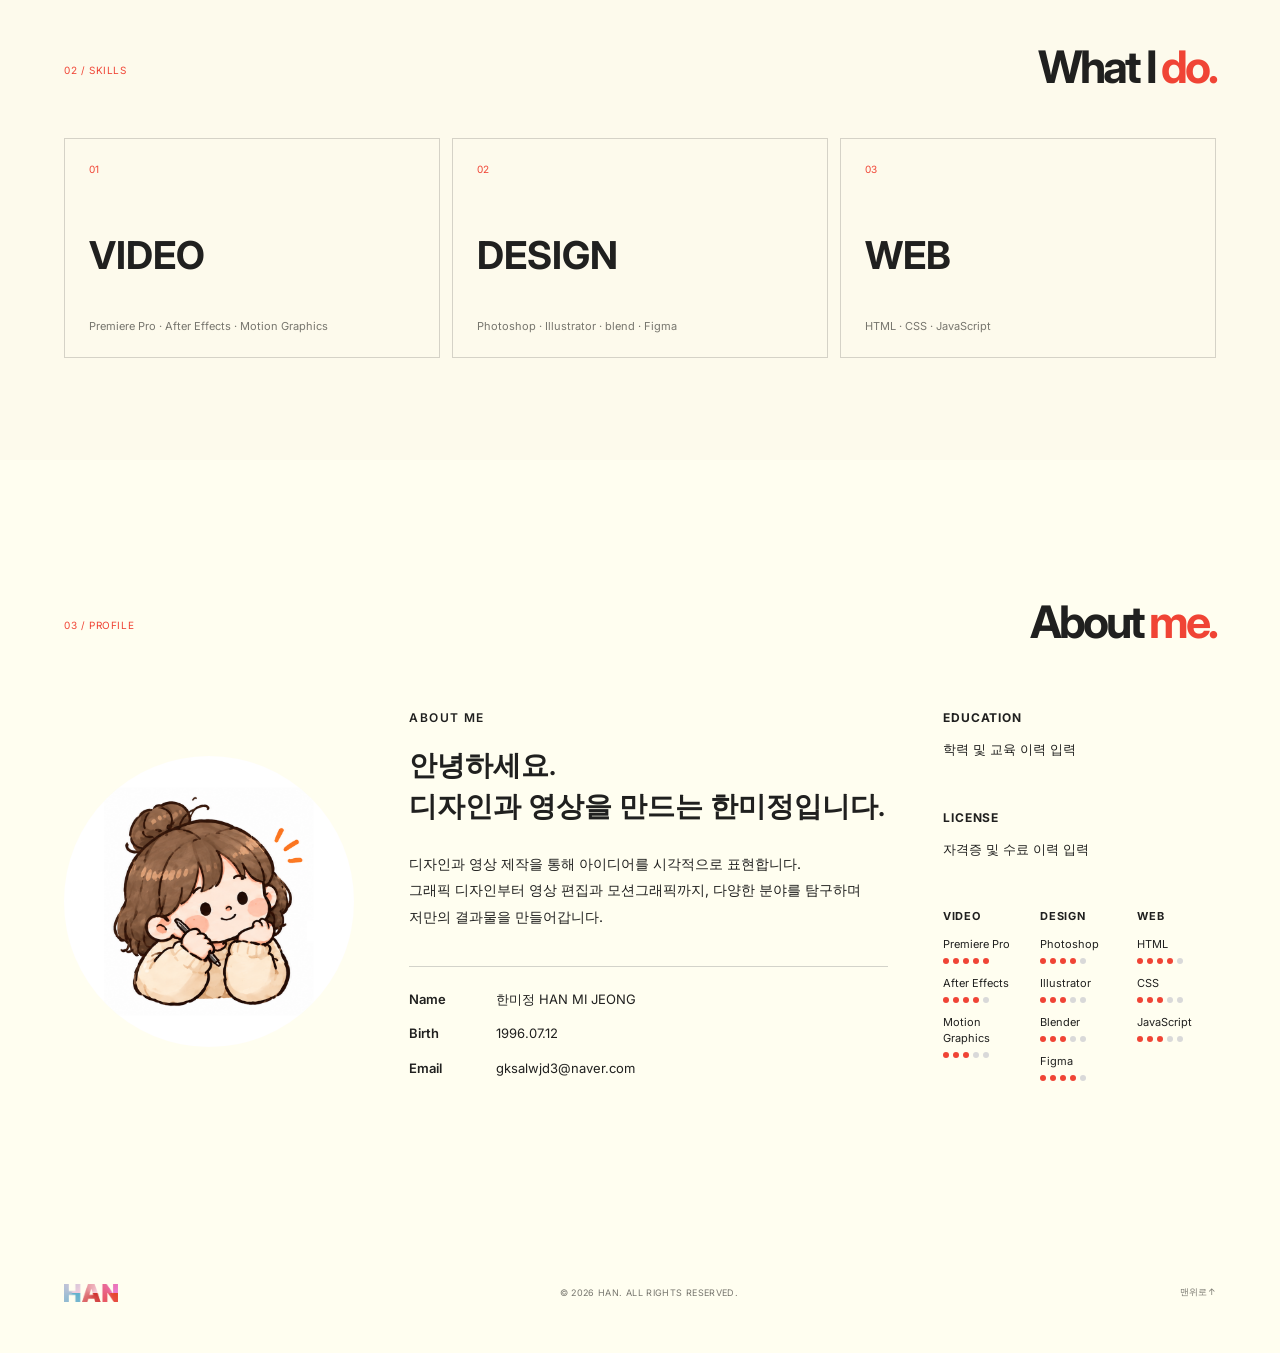
==== commit fc742b20: "Add files via upload" ====
--- a/index.html
+++ b/index.html
@@ -10,7 +10,7 @@
 <body>
   <header class="site-header">
     <a class="wordmark" href="#top" aria-label="홈으로">
-     <img src="/LOGO_HD.png" alt="HAN.">
+     <img src="images/LOGO_HD.png" alt="HAN.">
     </a>
     <button class="menu-toggle" aria-label="메뉴 열기" aria-expanded="false" aria-controls="site-nav">
       <span></span><span></span>
@@ -27,7 +27,7 @@
       <div class="hero-copy">
         <p class="eyebrow">VIDEO / DESIGN/ WEB</p>
         <h1 class="hero-logo" id="hero-title">
-          <img src="/LOGO_HERO.png" alt="I'M HAN.">
+          <img src="images/LOGO_HERO.png" alt="I'M HAN.">
         </h1>
       </div>
     </section>
@@ -86,7 +86,7 @@
       </div>
       <div class="profile-grid">
         <div class="profile-photo">
-          <img src="/profile.png" alt="프로필 사진">
+          <img src="images/profile.png" alt="프로필 사진">
         </div>
         <div class="profile-intro">
           <p class="profile-label">ABOUT ME</p>
@@ -141,7 +141,7 @@
 
   <footer class="site-footer">
     <a class="wordmark" href="#top" aria-label="홈으로">
-     <img src="/LOGO_HD.png" alt="HAN.">
+     <img src="images/LOGO_HD.png" alt="HAN.">
     </a>
     <p>© 2026 HAN. ALL RIGHTS RESERVED.</p>
     <a href="#top" class="back-top">맨위로↑</a>
